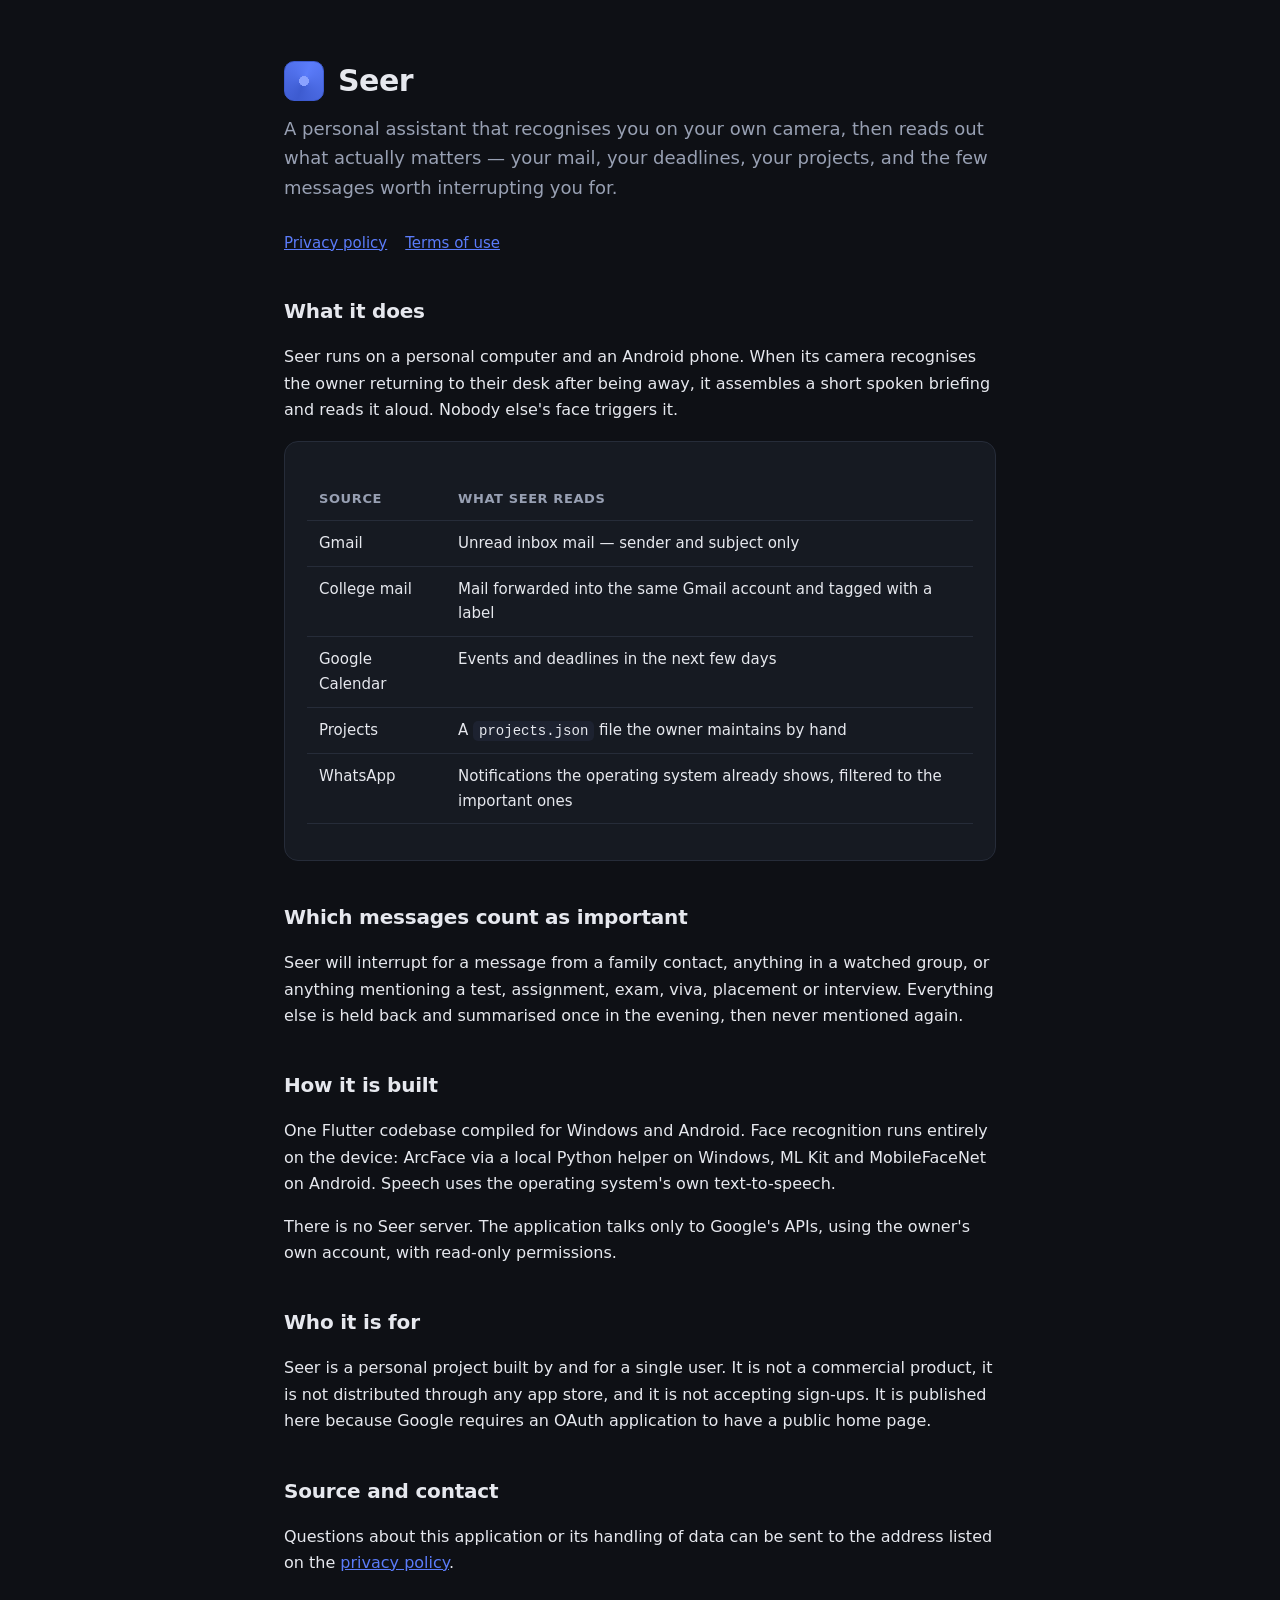
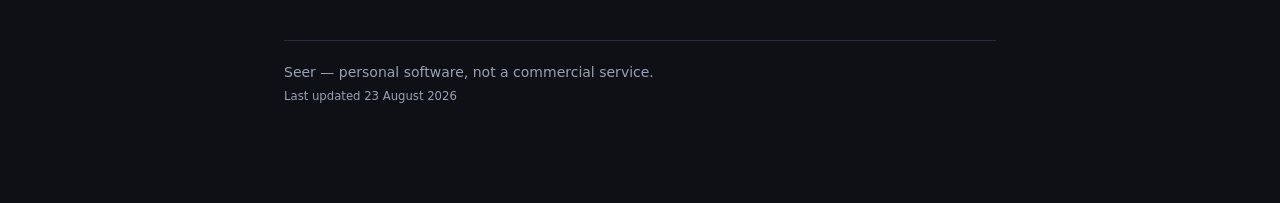
==== index.html @ 87733c0d "Seer home page and privacy policy" ====
<!doctype html>
<html lang="en">
<head>
<meta charset="utf-8">
<meta name="viewport" content="width=device-width, initial-scale=1">
<title>Seer — a face-triggered personal assistant</title>
<meta name="description" content="Seer recognises you on your own camera and reads your mail, calendar, projects and important messages out loud. A personal, self-hosted assistant.">
<link rel="stylesheet" href="_style.css">
</head>
<body>
<div class="wrap">

  <header>
    <div class="logo" aria-hidden="true"></div>
    <h1>Seer</h1>
  </header>
  <p class="lede">A personal assistant that recognises you on your own camera, then reads out what actually matters — your mail, your deadlines, your projects, and the few messages worth interrupting you for.</p>

  <nav>
    <a href="privacy.html">Privacy policy</a>
    <a href="terms.html">Terms of use</a>
  </nav>

  <h2>What it does</h2>
  <p>Seer runs on a personal computer and an Android phone. When its camera recognises the owner returning to their desk after being away, it assembles a short spoken briefing and reads it aloud. Nobody else's face triggers it.</p>

  <div class="card">
    <table>
      <tr><th>Source</th><th>What Seer reads</th></tr>
      <tr><td>Gmail</td><td>Unread inbox mail — sender and subject only</td></tr>
      <tr><td>College mail</td><td>Mail forwarded into the same Gmail account and tagged with a label</td></tr>
      <tr><td>Google Calendar</td><td>Events and deadlines in the next few days</td></tr>
      <tr><td>Projects</td><td>A <code>projects.json</code> file the owner maintains by hand</td></tr>
      <tr><td>WhatsApp</td><td>Notifications the operating system already shows, filtered to the important ones</td></tr>
    </table>
  </div>

  <h2>Which messages count as important</h2>
  <p>Seer will interrupt for a message from a family contact, anything in a watched group, or anything mentioning a test, assignment, exam, viva, placement or interview. Everything else is held back and summarised once in the evening, then never mentioned again.</p>

  <h2>How it is built</h2>
  <p>One Flutter codebase compiled for Windows and Android. Face recognition runs entirely on the device: ArcFace via a local Python helper on Windows, ML Kit and MobileFaceNet on Android. Speech uses the operating system's own text-to-speech.</p>
  <p>There is no Seer server. The application talks only to Google's APIs, using the owner's own account, with read-only permissions.</p>

  <h2>Who it is for</h2>
  <p>Seer is a personal project built by and for a single user. It is not a commercial product, it is not distributed through any app store, and it is not accepting sign-ups. It is published here because Google requires an OAuth application to have a public home page.</p>

  <h2>Source and contact</h2>
  <p>Questions about this application or its handling of data can be sent to the address listed on the <a href="privacy.html">privacy policy</a>.</p>

  <footer>
    Seer — personal software, not a commercial service.<br>
    <small>Last updated 23 August 2026</small>
  </footer>

</div>
</body>
</html>
---- _style.css ----
:root {
  --bg: #0E1015;
  --panel: #161A22;
  --line: #262C39;
  --ink: #E6E8EE;
  --muted: #98A0B3;
  --accent: #5B7CFA;
}
* { box-sizing: border-box; }
body {
  margin: 0;
  background: var(--bg);
  color: var(--ink);
  font: 16px/1.65 system-ui, -apple-system, "Segoe UI", Roboto, sans-serif;
}
.wrap { max-width: 760px; margin: 0 auto; padding: 56px 24px 96px; }
header { display: flex; align-items: center; gap: 14px; margin-bottom: 8px; }
h1 { font-size: 30px; margin: 0; letter-spacing: -0.5px; }
h2 { font-size: 20px; margin: 40px 0 12px; letter-spacing: -0.2px; }
h3 { font-size: 16px; margin: 26px 0 8px; }
p, li { color: var(--ink); }
.lede { font-size: 18px; color: var(--muted); margin-top: 6px; }
.muted { color: var(--muted); }
small { color: var(--muted); }
a { color: var(--accent); }
nav { margin: 28px 0 8px; display: flex; gap: 18px; flex-wrap: wrap; font-size: 15px; }
.card {
  background: var(--panel);
  border: 1px solid var(--line);
  border-radius: 14px;
  padding: 20px 22px;
  margin: 18px 0;
}
table { width: 100%; border-collapse: collapse; margin: 16px 0; font-size: 15px; }
th, td { text-align: left; padding: 10px 12px; border-bottom: 1px solid var(--line); vertical-align: top; }
th { color: var(--muted); font-weight: 600; font-size: 13px; text-transform: uppercase; letter-spacing: 0.6px; }
code { background: #1D2230; padding: 2px 6px; border-radius: 5px; font-size: 14px; }
footer { margin-top: 64px; padding-top: 20px; border-top: 1px solid var(--line); font-size: 14px; color: var(--muted); }
.logo {
  width: 40px; height: 40px; border-radius: 10px; flex: none;
  background: radial-gradient(circle at 50% 50%, #8AA2FF 0 18%, transparent 19%),
              conic-gradient(from 20deg, #5B7CFA, #3D5BD0, #5B7CFA);
  border: 1px solid #3D5BD0;
}
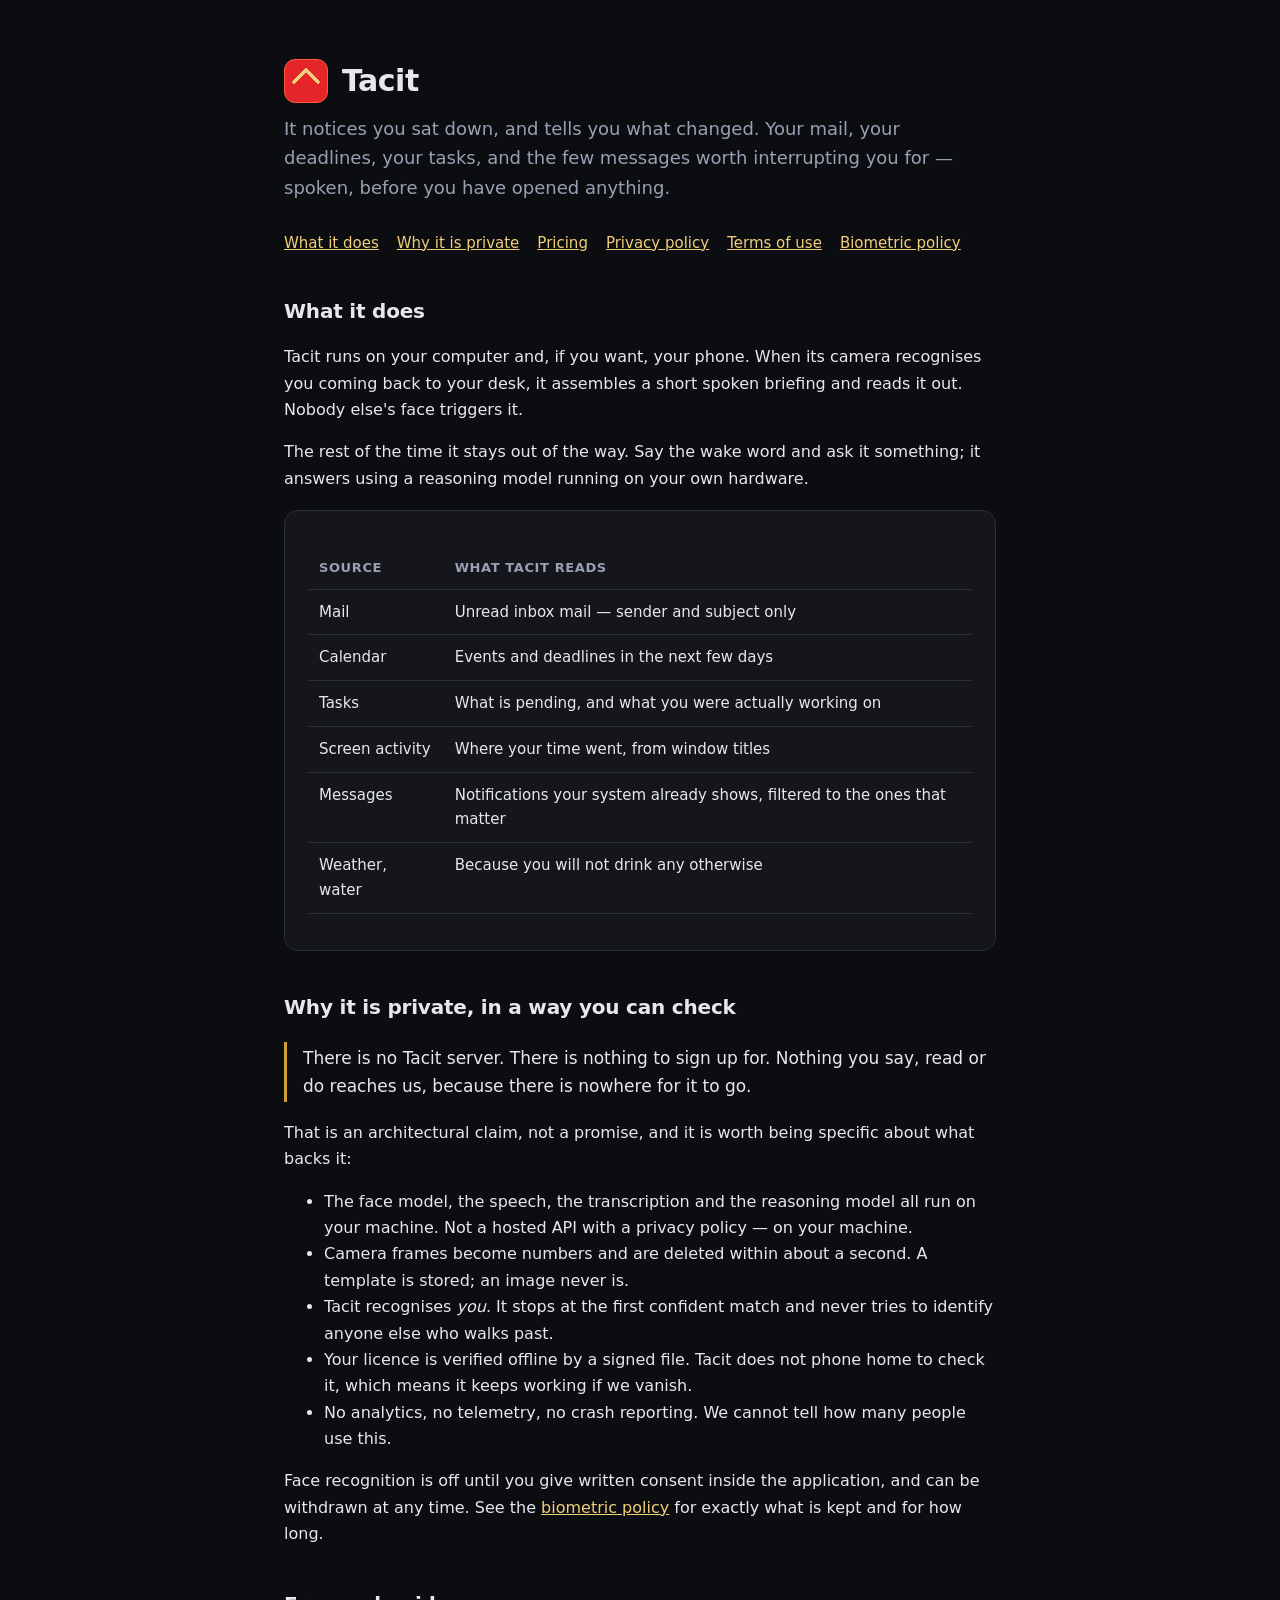
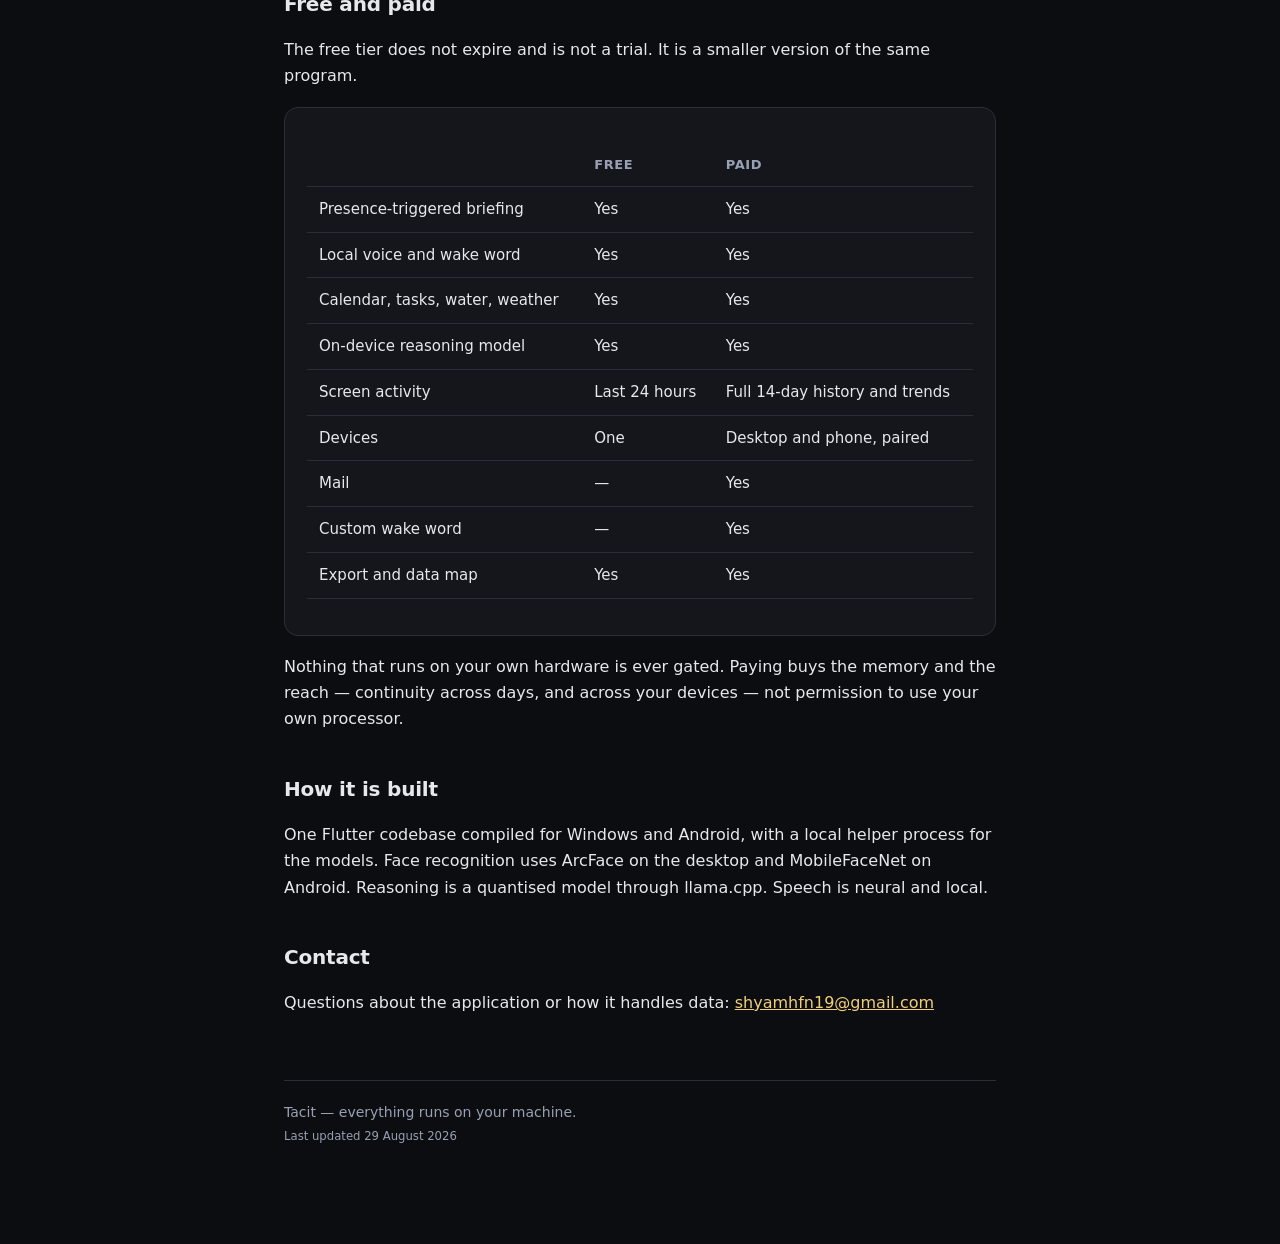
==== commit 15479e4a: "before rebrand" ====
--- a/index.html
+++ b/index.html
@@ -3,8 +3,8 @@
 <head>
 <meta charset="utf-8">
 <meta name="viewport" content="width=device-width, initial-scale=1">
-<title>Seer — a face-triggered personal assistant</title>
-<meta name="description" content="Seer recognises you on your own camera and reads your mail, calendar, projects and important messages out loud. A personal, self-hosted assistant.">
+<title>Tacit — it notices you sat down, and tells you what changed</title>
+<meta name="description" content="Tacit recognises you at your own desk and reads out what actually changed — mail, deadlines, tasks and the few messages worth interrupting you for. Everything runs on your machine. No server, no account.">
 <link rel="stylesheet" href="_style.css">
 </head>
 <body>
@@ -12,45 +12,76 @@
 
   <header>
     <div class="logo" aria-hidden="true"></div>
-    <h1>Seer</h1>
+    <h1>Tacit</h1>
   </header>
-  <p class="lede">A personal assistant that recognises you on your own camera, then reads out what actually matters — your mail, your deadlines, your projects, and the few messages worth interrupting you for.</p>
+  <p class="lede">It notices you sat down, and tells you what changed. Your mail, your deadlines, your tasks, and the few messages worth interrupting you for — spoken, before you have opened anything.</p>
 
   <nav>
+    <a href="#what">What it does</a>
+    <a href="#private">Why it is private</a>
+    <a href="#pricing">Pricing</a>
     <a href="privacy.html">Privacy policy</a>
     <a href="terms.html">Terms of use</a>
+    <a href="biometric-policy.html">Biometric policy</a>
   </nav>
 
-  <h2>What it does</h2>
-  <p>Seer runs on a personal computer and an Android phone. When its camera recognises the owner returning to their desk after being away, it assembles a short spoken briefing and reads it aloud. Nobody else's face triggers it.</p>
+  <h2 id="what">What it does</h2>
+  <p>Tacit runs on your computer and, if you want, your phone. When its camera recognises you coming back to your desk, it assembles a short spoken briefing and reads it out. Nobody else's face triggers it.</p>
+  <p>The rest of the time it stays out of the way. Say the wake word and ask it something; it answers using a reasoning model running on your own hardware.</p>
 
   <div class="card">
     <table>
-      <tr><th>Source</th><th>What Seer reads</th></tr>
-      <tr><td>Gmail</td><td>Unread inbox mail — sender and subject only</td></tr>
-      <tr><td>College mail</td><td>Mail forwarded into the same Gmail account and tagged with a label</td></tr>
-      <tr><td>Google Calendar</td><td>Events and deadlines in the next few days</td></tr>
-      <tr><td>Projects</td><td>A <code>projects.json</code> file the owner maintains by hand</td></tr>
-      <tr><td>WhatsApp</td><td>Notifications the operating system already shows, filtered to the important ones</td></tr>
+      <tr><th>Source</th><th>What Tacit reads</th></tr>
+      <tr><td>Mail</td><td>Unread inbox mail — sender and subject only</td></tr>
+      <tr><td>Calendar</td><td>Events and deadlines in the next few days</td></tr>
+      <tr><td>Tasks</td><td>What is pending, and what you were actually working on</td></tr>
+      <tr><td>Screen activity</td><td>Where your time went, from window titles</td></tr>
+      <tr><td>Messages</td><td>Notifications your system already shows, filtered to the ones that matter</td></tr>
+      <tr><td>Weather, water</td><td>Because you will not drink any otherwise</td></tr>
     </table>
   </div>
 
-  <h2>Which messages count as important</h2>
-  <p>Seer will interrupt for a message from a family contact, anything in a watched group, or anything mentioning a test, assignment, exam, viva, placement or interview. Everything else is held back and summarised once in the evening, then never mentioned again.</p>
+  <h2 id="private">Why it is private, in a way you can check</h2>
+
+  <p class="answer">There is no Tacit server. There is nothing to sign up for. Nothing you say, read or do reaches us, because there is nowhere for it to go.</p>
+
+  <p>That is an architectural claim, not a promise, and it is worth being specific about what backs it:</p>
+  <ul>
+    <li>The face model, the speech, the transcription and the reasoning model all run on your machine. Not a hosted API with a privacy policy — on your machine.</li>
+    <li>Camera frames become numbers and are deleted within about a second. A template is stored; an image never is.</li>
+    <li>Tacit recognises <em>you</em>. It stops at the first confident match and never tries to identify anyone else who walks past.</li>
+    <li>Your licence is verified offline by a signed file. Tacit does not phone home to check it, which means it keeps working if we vanish.</li>
+    <li>No analytics, no telemetry, no crash reporting. We cannot tell how many people use this.</li>
+  </ul>
+  <p>Face recognition is off until you give written consent inside the application, and can be withdrawn at any time. See the <a href="biometric-policy.html">biometric policy</a> for exactly what is kept and for how long.</p>
+
+  <h2 id="pricing">Free and paid</h2>
+  <p>The free tier does not expire and is not a trial. It is a smaller version of the same program.</p>
+  <div class="card">
+    <table>
+      <tr><th></th><th>Free</th><th>Paid</th></tr>
+      <tr><td>Presence-triggered briefing</td><td>Yes</td><td>Yes</td></tr>
+      <tr><td>Local voice and wake word</td><td>Yes</td><td>Yes</td></tr>
+      <tr><td>Calendar, tasks, water, weather</td><td>Yes</td><td>Yes</td></tr>
+      <tr><td>On-device reasoning model</td><td>Yes</td><td>Yes</td></tr>
+      <tr><td>Screen activity</td><td>Last 24 hours</td><td>Full 14-day history and trends</td></tr>
+      <tr><td>Devices</td><td>One</td><td>Desktop and phone, paired</td></tr>
+      <tr><td>Mail</td><td>—</td><td>Yes</td></tr>
+      <tr><td>Custom wake word</td><td>—</td><td>Yes</td></tr>
+      <tr><td>Export and data map</td><td>Yes</td><td>Yes</td></tr>
+    </table>
+  </div>
+  <p>Nothing that runs on your own hardware is ever gated. Paying buys the memory and the reach — continuity across days, and across your devices — not permission to use your own processor.</p>
 
   <h2>How it is built</h2>
-  <p>One Flutter codebase compiled for Windows and Android. Face recognition runs entirely on the device: ArcFace via a local Python helper on Windows, ML Kit and MobileFaceNet on Android. Speech uses the operating system's own text-to-speech.</p>
-  <p>There is no Seer server. The application talks only to Google's APIs, using the owner's own account, with read-only permissions.</p>
+  <p>One Flutter codebase compiled for Windows and Android, with a local helper process for the models. Face recognition uses ArcFace on the desktop and MobileFaceNet on Android. Reasoning is a quantised model through llama.cpp. Speech is neural and local.</p>
 
-  <h2>Who it is for</h2>
-  <p>Seer is a personal project built by and for a single user. It is not a commercial product, it is not distributed through any app store, and it is not accepting sign-ups. It is published here because Google requires an OAuth application to have a public home page.</p>
-
-  <h2>Source and contact</h2>
-  <p>Questions about this application or its handling of data can be sent to the address listed on the <a href="privacy.html">privacy policy</a>.</p>
+  <h2>Contact</h2>
+  <p>Questions about the application or how it handles data: <a href="mailto:shyamhfn19@gmail.com">shyamhfn19@gmail.com</a></p>
 
   <footer>
-    Seer — personal software, not a commercial service.<br>
-    <small>Last updated 23 August 2026</small>
+    Tacit — everything runs on your machine.<br>
+    <small>Last updated 29 August 2026</small>
   </footer>
 
 </div>
--- a/_style.css
+++ b/_style.css
@@ -1,10 +1,14 @@
+/* Taken from lib/ui/theme.dart, so the site and the app cannot drift apart.
+   The old palette here was blue, which matched nothing. */
 :root {
-  --bg: #0E1015;
-  --panel: #161A22;
-  --line: #262C39;
+  --bg: #0C0D10;          /* gunmetal900 */
+  --panel: #14161B;       /* gunmetal800 */
+  --line: #2A2E38;        /* gunmetal600 */
   --ink: #E6E8EE;
-  --muted: #98A0B3;
-  --accent: #5B7CFA;
+  --muted: #98A0B3;       /* near steel */
+  --accent: #F0CE7A;      /* paleGold - readable on dark, unlike the red */
+  --red: #E4262B;         /* hotRed */
+  --gold: #D4A02C;
 }
 * { box-sizing: border-box; }
 body {
@@ -36,9 +40,32 @@
 th { color: var(--muted); font-weight: 600; font-size: 13px; text-transform: uppercase; letter-spacing: 0.6px; }
 code { background: #1D2230; padding: 2px 6px; border-radius: 5px; font-size: 14px; }
 footer { margin-top: 64px; padding-top: 20px; border-top: 1px solid var(--line); font-size: 14px; color: var(--muted); }
+/* The app mark, in CSS: a red field with a gold caret. Drawn rather than
+   linked so the pages stay self-contained and work from file:// - the
+   installer drops them into the program folder and the Start menu opens
+   them from there. */
 .logo {
-  width: 40px; height: 40px; border-radius: 10px; flex: none;
-  background: radial-gradient(circle at 50% 50%, #8AA2FF 0 18%, transparent 19%),
-              conic-gradient(from 20deg, #5B7CFA, #3D5BD0, #5B7CFA);
-  border: 1px solid #3D5BD0;
+  width: 44px; height: 44px; border-radius: 11px; flex: none;
+  background: var(--red);
+  border: 1px solid #FF5A3C;
+  position: relative;
 }
+.logo::after {
+  content: "";
+  position: absolute; left: 50%; top: 54%;
+  width: 17px; height: 17px;
+  transform: translate(-50%, -50%) rotate(45deg);
+  border-top: 4.5px solid #F0CE7A;
+  border-left: 4.5px solid #F0CE7A;
+  border-radius: 2px;
+}
+
+/* A short, plain-language answer set off from the reasoning around it. */
+.answer {
+  border-left: 3px solid var(--gold);
+  padding: 2px 0 2px 16px;
+  margin: 18px 0;
+  font-size: 17px;
+}
+.never { border-left-color: var(--red); }
+.updated { margin-top: 40px; font-size: 14px; color: var(--muted); }
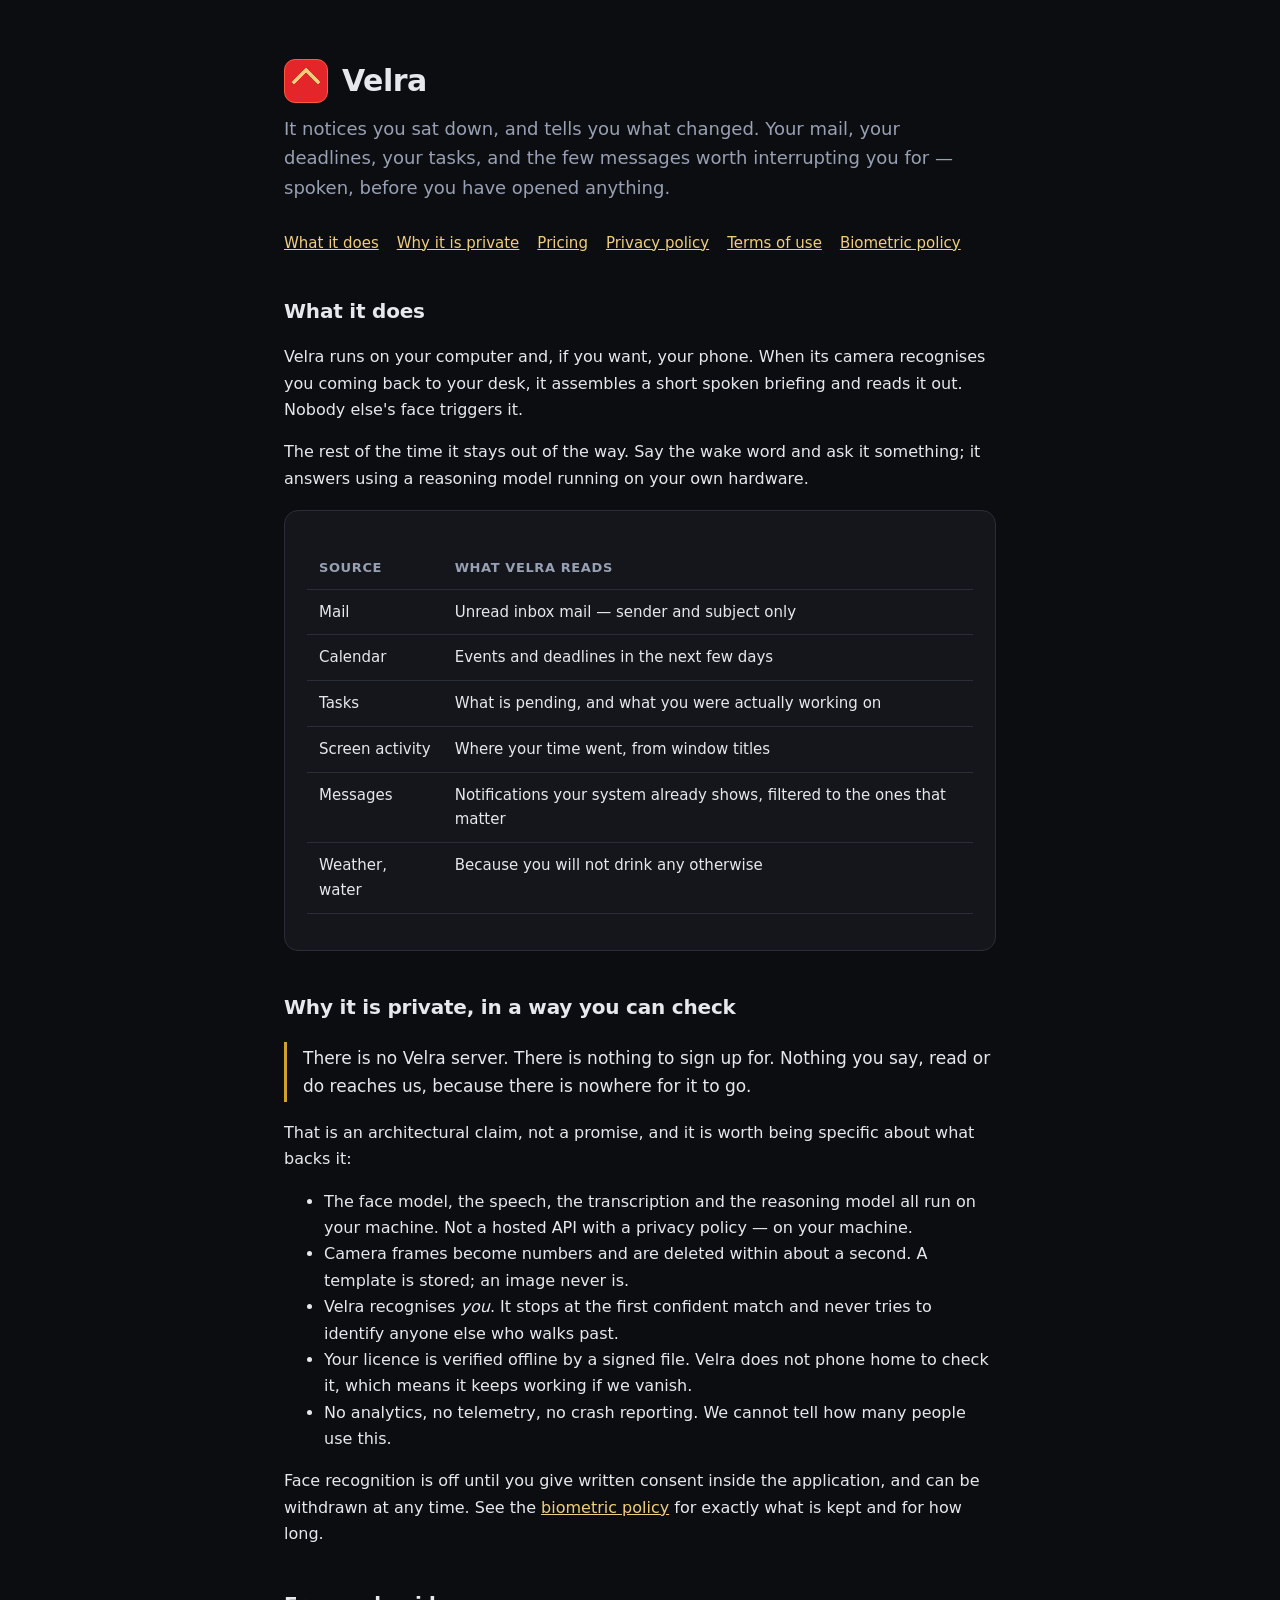
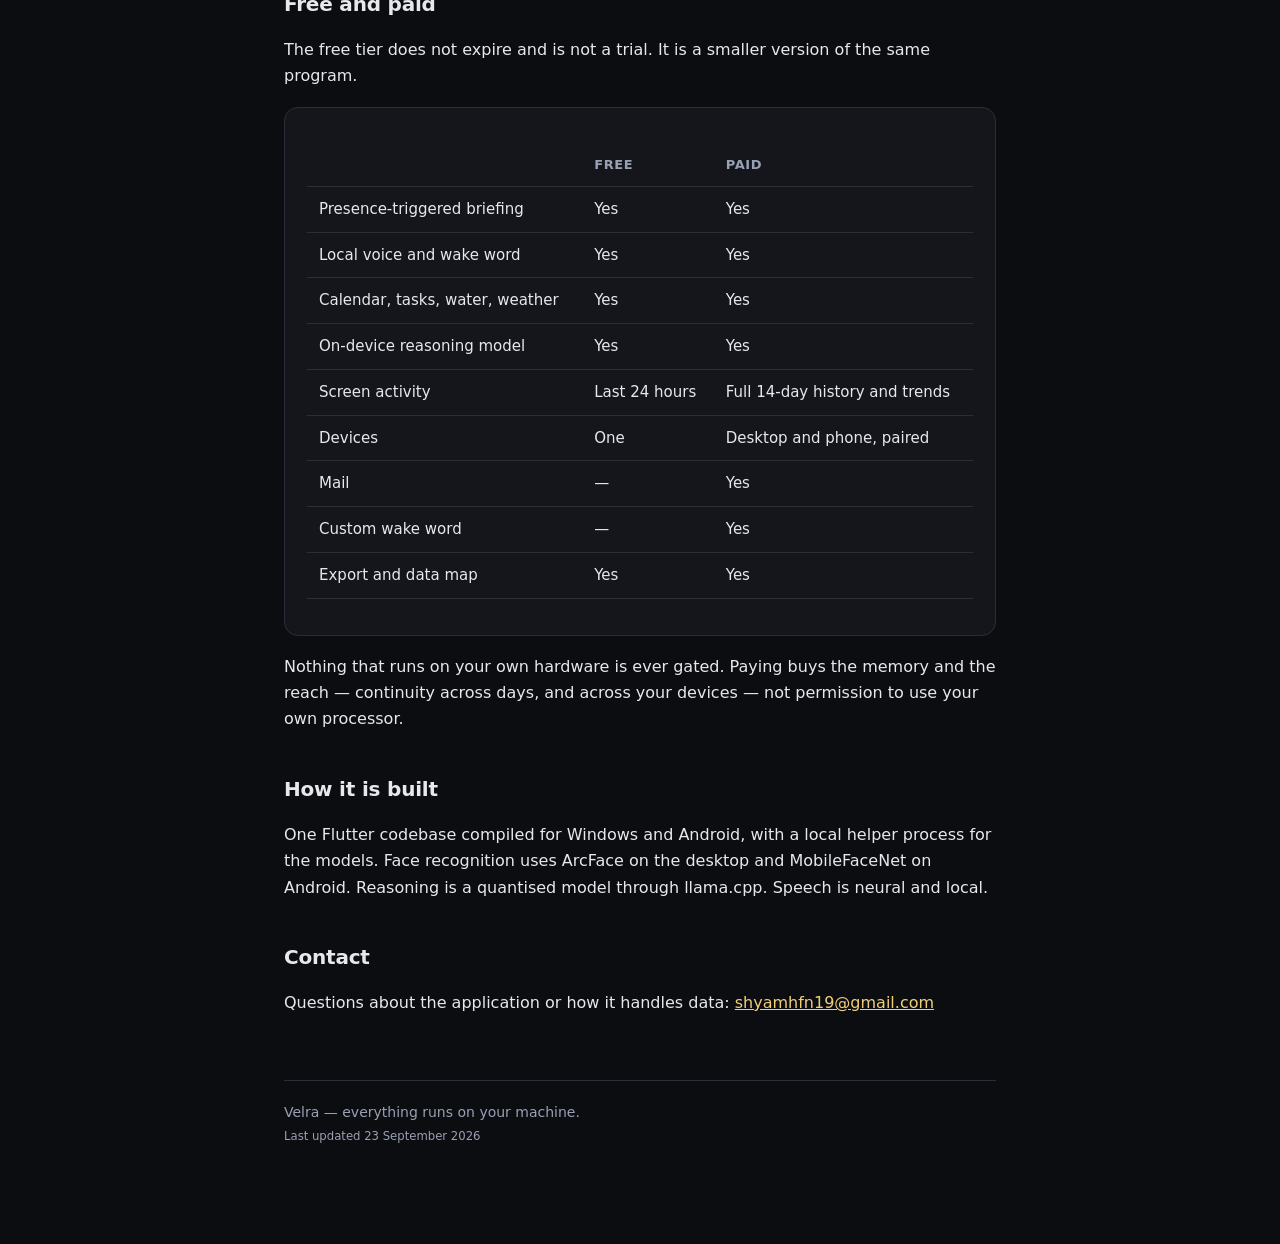
==== commit 1274a654: "Velra rebrand, live URLs" ====
--- a/index.html
+++ b/index.html
@@ -3,8 +3,8 @@
 <head>
 <meta charset="utf-8">
 <meta name="viewport" content="width=device-width, initial-scale=1">
-<title>Tacit — it notices you sat down, and tells you what changed</title>
-<meta name="description" content="Tacit recognises you at your own desk and reads out what actually changed — mail, deadlines, tasks and the few messages worth interrupting you for. Everything runs on your machine. No server, no account.">
+<title>Velra — it notices you sat down, and tells you what changed</title>
+<meta name="description" content="Velra recognises you at your own desk and reads out what actually changed — mail, deadlines, tasks and the few messages worth interrupting you for. Everything runs on your machine. No server, no account.">
 <link rel="stylesheet" href="_style.css">
 </head>
 <body>
@@ -12,7 +12,7 @@
 
   <header>
     <div class="logo" aria-hidden="true"></div>
-    <h1>Tacit</h1>
+    <h1>Velra</h1>
   </header>
   <p class="lede">It notices you sat down, and tells you what changed. Your mail, your deadlines, your tasks, and the few messages worth interrupting you for — spoken, before you have opened anything.</p>
 
@@ -26,12 +26,12 @@
   </nav>
 
   <h2 id="what">What it does</h2>
-  <p>Tacit runs on your computer and, if you want, your phone. When its camera recognises you coming back to your desk, it assembles a short spoken briefing and reads it out. Nobody else's face triggers it.</p>
+  <p>Velra runs on your computer and, if you want, your phone. When its camera recognises you coming back to your desk, it assembles a short spoken briefing and reads it out. Nobody else's face triggers it.</p>
   <p>The rest of the time it stays out of the way. Say the wake word and ask it something; it answers using a reasoning model running on your own hardware.</p>
 
   <div class="card">
     <table>
-      <tr><th>Source</th><th>What Tacit reads</th></tr>
+      <tr><th>Source</th><th>What Velra reads</th></tr>
       <tr><td>Mail</td><td>Unread inbox mail — sender and subject only</td></tr>
       <tr><td>Calendar</td><td>Events and deadlines in the next few days</td></tr>
       <tr><td>Tasks</td><td>What is pending, and what you were actually working on</td></tr>
@@ -43,14 +43,14 @@
 
   <h2 id="private">Why it is private, in a way you can check</h2>
 
-  <p class="answer">There is no Tacit server. There is nothing to sign up for. Nothing you say, read or do reaches us, because there is nowhere for it to go.</p>
+  <p class="answer">There is no Velra server. There is nothing to sign up for. Nothing you say, read or do reaches us, because there is nowhere for it to go.</p>
 
   <p>That is an architectural claim, not a promise, and it is worth being specific about what backs it:</p>
   <ul>
     <li>The face model, the speech, the transcription and the reasoning model all run on your machine. Not a hosted API with a privacy policy — on your machine.</li>
     <li>Camera frames become numbers and are deleted within about a second. A template is stored; an image never is.</li>
-    <li>Tacit recognises <em>you</em>. It stops at the first confident match and never tries to identify anyone else who walks past.</li>
-    <li>Your licence is verified offline by a signed file. Tacit does not phone home to check it, which means it keeps working if we vanish.</li>
+    <li>Velra recognises <em>you</em>. It stops at the first confident match and never tries to identify anyone else who walks past.</li>
+    <li>Your licence is verified offline by a signed file. Velra does not phone home to check it, which means it keeps working if we vanish.</li>
     <li>No analytics, no telemetry, no crash reporting. We cannot tell how many people use this.</li>
   </ul>
   <p>Face recognition is off until you give written consent inside the application, and can be withdrawn at any time. See the <a href="biometric-policy.html">biometric policy</a> for exactly what is kept and for how long.</p>
@@ -80,8 +80,8 @@
   <p>Questions about the application or how it handles data: <a href="mailto:shyamhfn19@gmail.com">shyamhfn19@gmail.com</a></p>
 
   <footer>
-    Tacit — everything runs on your machine.<br>
-    <small>Last updated 29 August 2026</small>
+    Velra — everything runs on your machine.<br>
+    <small>Last updated 23 September 2026</small>
   </footer>
 
 </div>
